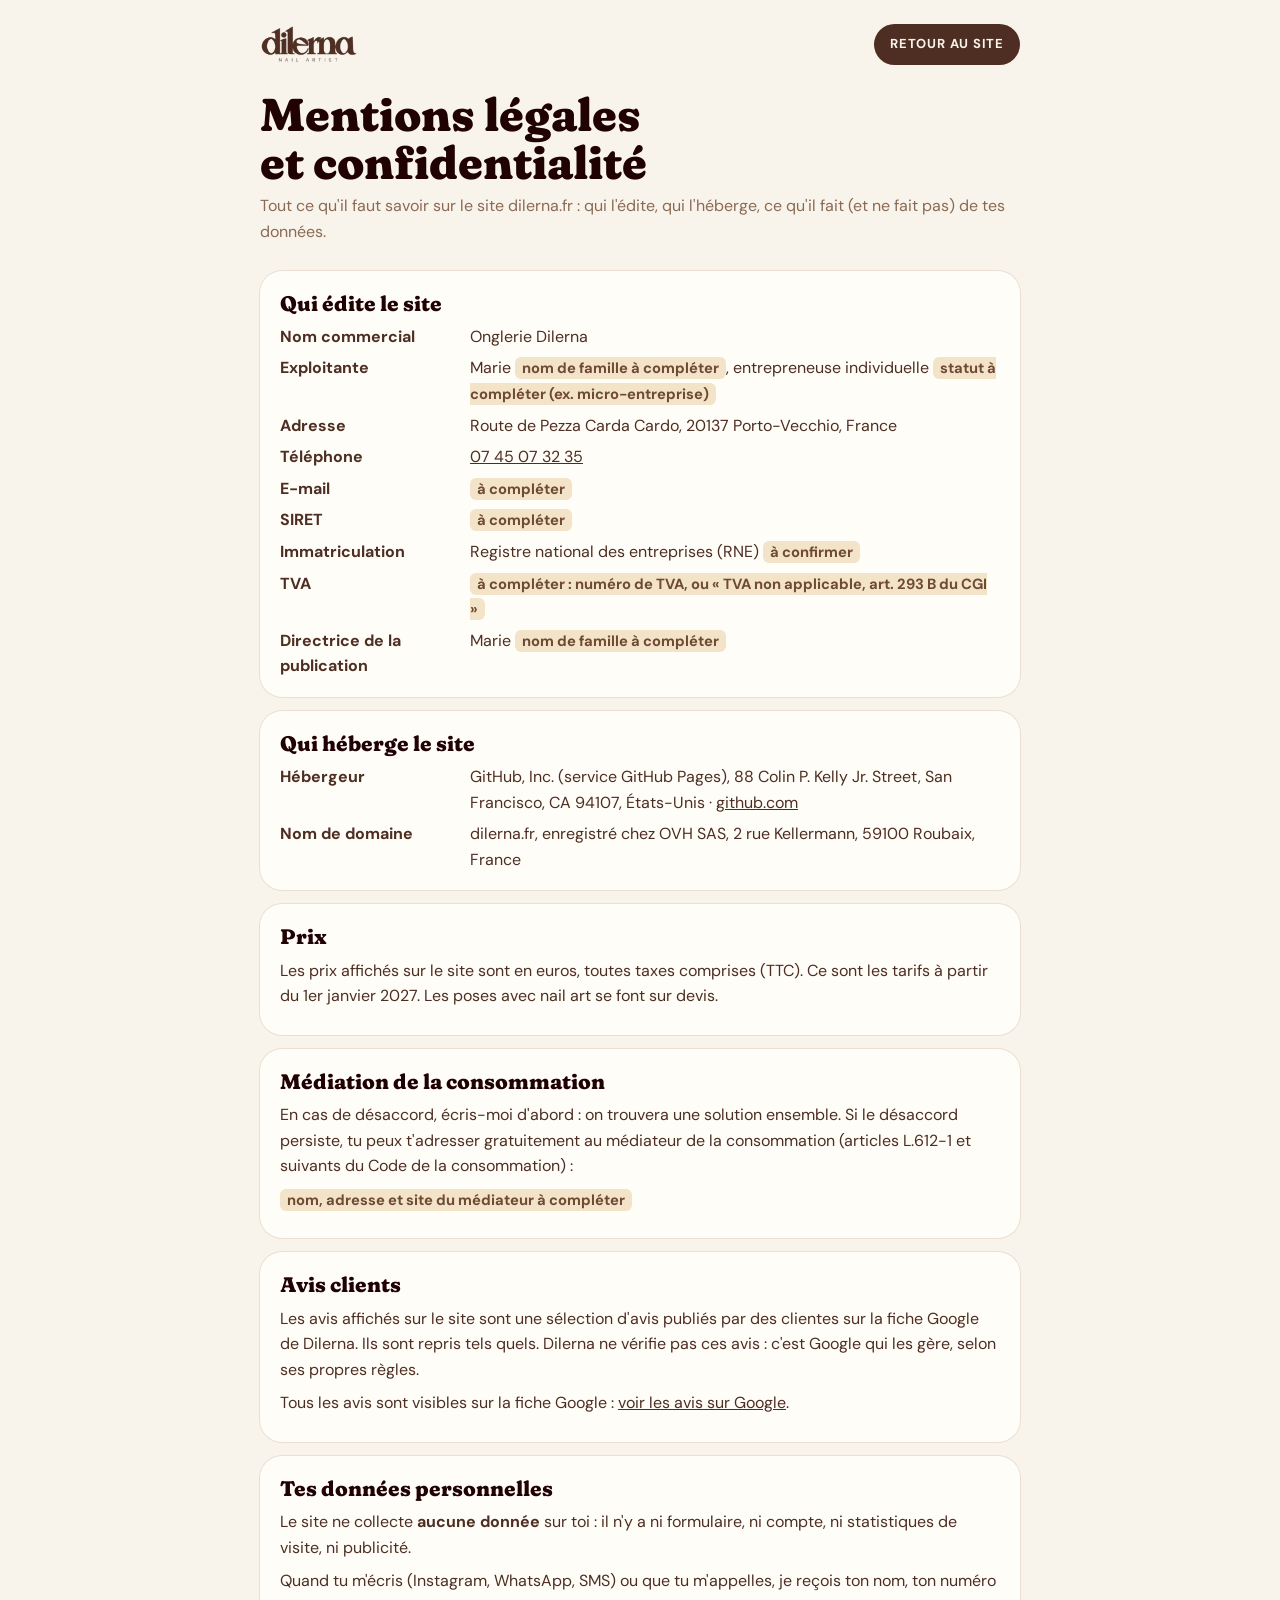
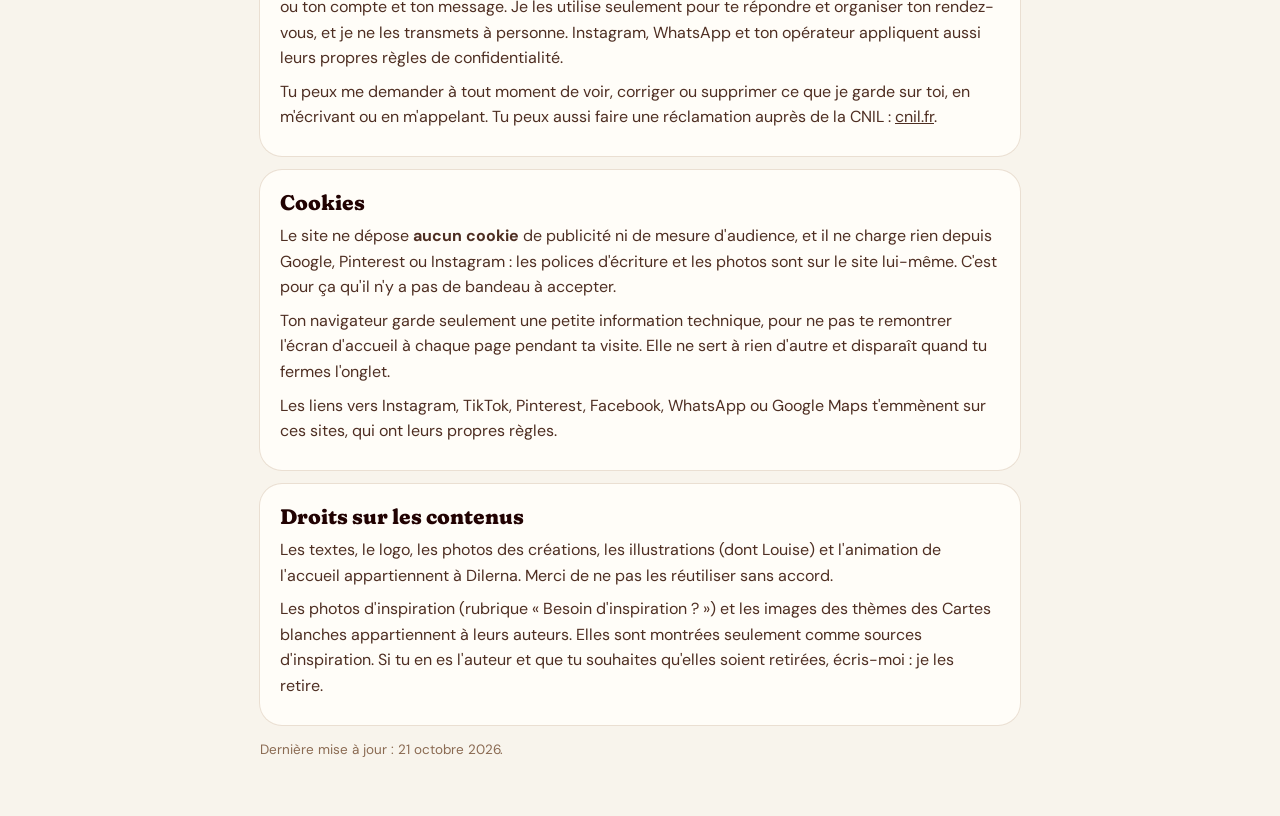
==== mentions-legales.html @ b0073d6f "Mentions légales et confidentialité, polices servies par le site (plus rien envoyé à Google), script" ====
<!doctype html>
<html lang="fr">
<head>
  <meta charset="utf-8">
  <meta name="viewport" content="width=device-width, initial-scale=1, viewport-fit=cover">
  <title>Mentions légales et confidentialité · Dilerna</title>
  <meta name="description" content="Mentions légales, données personnelles, cookies et avis clients du site de l'Onglerie Dilerna à Porto-Vecchio.">
  <meta name="robots" content="noindex, follow">
  <meta name="theme-color" content="#F8F4EC">
  <link rel="icon" href="assets/logo/favicon.png">
  <link rel="stylesheet" href="css/fonts.css?v=20261021w">
  <style>
    /* Page à part, aux couleurs du site (mode clair uniquement) */
    :root { --cream: #F8F4EC; --card: #FFFDF8; --choco: #4E2E22; --ink: #210202; --line: #EADFD2; --taupe: #AB9680; --muted: #8A6A52; color-scheme: light; }
    * { box-sizing: border-box; }
    html { background: var(--cream); }
    body { margin: 0; background: var(--cream); color: var(--choco); font: 400 16px/1.6 "DM Sans", system-ui, -apple-system, "Segoe UI", sans-serif;
      padding: max(20px, env(safe-area-inset-top)) max(16px, env(safe-area-inset-right)) 48px max(16px, env(safe-area-inset-left)); }
    .wrap { max-width: 760px; margin: 0 auto; }
    .top { display: flex; align-items: center; justify-content: space-between; gap: 12px; margin: 4px 0 26px; }
    .top img { height: 38px; width: auto; display: block; }
    .back { padding: 10px 16px; border-radius: 999px; background: var(--choco); color: var(--cream); font-weight: 700; font-size: 13px; letter-spacing: .06em; text-decoration: none; text-transform: uppercase; white-space: nowrap; }
    h1 { margin: 0 0 6px; font: 800 clamp(30px, 8vw, 46px)/1.05 "Fraunces", Georgia, serif; font-variation-settings: "SOFT" 100; color: var(--ink); text-wrap: balance; }
    .intro { margin: 0 0 26px; color: var(--muted); }
    section { margin: 0 0 14px; padding: 20px 20px 18px; border-radius: 22px; background: var(--card); box-shadow: 0 0 0 1px var(--line); }
    h2 { margin: 0 0 8px; font: 800 21px/1.2 "Fraunces", Georgia, serif; font-variation-settings: "SOFT" 100; color: var(--ink); }
    p, ul { margin: 0 0 8px; } ul { padding-left: 20px; } li { margin: 0 0 4px; }
    dl { display: grid; grid-template-columns: minmax(0, 11em) minmax(0, 1fr); gap: 6px 14px; margin: 0; }
    dt { font-weight: 700; } dd { margin: 0; min-width: 0; overflow-wrap: anywhere; }
    @media (max-width: 520px) { dl { grid-template-columns: minmax(0, 1fr); gap: 0; } dd { margin-bottom: 8px; } }
    a { color: var(--choco); }
    .todo { padding: 1px 7px; border-radius: 6px; background: #F3E3C9; color: #6E4A32; font-weight: 700; font-size: .92em; }
    .small { font-size: 13.5px; color: var(--muted); }
    a:focus-visible, .back:focus-visible { outline: 2px solid var(--taupe); outline-offset: 3px; }
  </style>
</head>
<body>
  <div class="wrap">
    <div class="top">
      <a href="./" aria-label="Retour au site Dilerna"><img src="assets/logo/dilerna-logo.webp" alt="Dilerna – Nail artist" width="600" height="233"></a>
      <a class="back" href="./">Retour au site</a>
    </div>

    <h1>Mentions légales et confidentialité</h1>
    <p class="intro">Tout ce qu'il faut savoir sur le site dilerna.fr : qui l'édite, qui l'héberge, ce qu'il fait (et ne fait pas) de tes données.</p>

    <section aria-labelledby="t-editeur">
      <h2 id="t-editeur">Qui édite le site</h2>
      <dl>
        <dt>Nom commercial</dt><dd>Onglerie Dilerna</dd>
        <dt>Exploitante</dt><dd>Marie <span class="todo">nom de famille à compléter</span>, entrepreneuse individuelle <span class="todo">statut à compléter (ex. micro-entreprise)</span></dd>
        <dt>Adresse</dt><dd>Route de Pezza Carda Cardo, 20137 Porto-Vecchio, France</dd>
        <dt>Téléphone</dt><dd><a href="tel:+33745073235">07 45 07 32 35</a></dd>
        <dt>E-mail</dt><dd><span class="todo">à compléter</span></dd>
        <dt>SIRET</dt><dd><span class="todo">à compléter</span></dd>
        <dt>Immatriculation</dt><dd>Registre national des entreprises (RNE) <span class="todo">à confirmer</span></dd>
        <dt>TVA</dt><dd><span class="todo">à compléter : numéro de TVA, ou « TVA non applicable, art. 293 B du CGI »</span></dd>
        <dt>Directrice de la publication</dt><dd>Marie <span class="todo">nom de famille à compléter</span></dd>
      </dl>
    </section>

    <section aria-labelledby="t-hebergeur">
      <h2 id="t-hebergeur">Qui héberge le site</h2>
      <dl>
        <dt>Hébergeur</dt><dd>GitHub, Inc. (service GitHub Pages), 88 Colin P. Kelly Jr. Street, San Francisco, CA 94107, États-Unis · <a href="https://github.com" rel="noopener">github.com</a></dd>
        <dt>Nom de domaine</dt><dd>dilerna.fr, enregistré chez OVH SAS, 2 rue Kellermann, 59100 Roubaix, France</dd>
      </dl>
    </section>

    <section aria-labelledby="t-prix">
      <h2 id="t-prix">Prix</h2>
      <p>Les prix affichés sur le site sont en euros, toutes taxes comprises (TTC). Ce sont les tarifs à partir du 1er janvier 2027. Les poses avec nail art se font sur devis.</p>
    </section>

    <section aria-labelledby="t-mediation">
      <h2 id="t-mediation">Médiation de la consommation</h2>
      <p>En cas de désaccord, écris-moi d'abord : on trouvera une solution ensemble. Si le désaccord persiste, tu peux t'adresser gratuitement au médiateur de la consommation (articles L.612-1 et suivants du Code de la consommation) :</p>
      <p><span class="todo">nom, adresse et site du médiateur à compléter</span></p>
    </section>

    <section aria-labelledby="t-avis">
      <h2 id="t-avis">Avis clients</h2>
      <p>Les avis affichés sur le site sont une sélection d'avis publiés par des clientes sur la fiche Google de Dilerna. Ils sont repris tels quels. Dilerna ne vérifie pas ces avis : c'est Google qui les gère, selon ses propres règles.</p>
      <p>Tous les avis sont visibles sur la fiche Google : <a href="https://www.google.com/maps/search/?api=1&amp;query=Dilerna&amp;query_place_id=ChIJtRocvpiB2RIRG8ZMvOE_BQE" rel="noopener">voir les avis sur Google</a>.</p>
    </section>

    <section aria-labelledby="t-donnees">
      <h2 id="t-donnees">Tes données personnelles</h2>
      <p>Le site ne collecte <b>aucune donnée</b> sur toi : il n'y a ni formulaire, ni compte, ni statistiques de visite, ni publicité.</p>
      <p>Quand tu m'écris (Instagram, WhatsApp, SMS) ou que tu m'appelles, je reçois ton nom, ton numéro ou ton compte et ton message. Je les utilise seulement pour te répondre et organiser ton rendez-vous, et je ne les transmets à personne. Instagram, WhatsApp et ton opérateur appliquent aussi leurs propres règles de confidentialité.</p>
      <p>Tu peux me demander à tout moment de voir, corriger ou supprimer ce que je garde sur toi, en m'écrivant ou en m'appelant. Tu peux aussi faire une réclamation auprès de la CNIL : <a href="https://www.cnil.fr" rel="noopener">cnil.fr</a>.</p>
    </section>

    <section aria-labelledby="t-cookies">
      <h2 id="t-cookies">Cookies</h2>
      <p>Le site ne dépose <b>aucun cookie</b> de publicité ni de mesure d'audience, et il ne charge rien depuis Google, Pinterest ou Instagram : les polices d'écriture et les photos sont sur le site lui-même. C'est pour ça qu'il n'y a pas de bandeau à accepter.</p>
      <p>Ton navigateur garde seulement une petite information technique, pour ne pas te remontrer l'écran d'accueil à chaque page pendant ta visite. Elle ne sert à rien d'autre et disparaît quand tu fermes l'onglet.</p>
      <p>Les liens vers Instagram, TikTok, Pinterest, Facebook, WhatsApp ou Google Maps t'emmènent sur ces sites, qui ont leurs propres règles.</p>
    </section>

    <section aria-labelledby="t-droits">
      <h2 id="t-droits">Droits sur les contenus</h2>
      <p>Les textes, le logo, les photos des créations, les illustrations (dont Louise) et l'animation de l'accueil appartiennent à Dilerna. Merci de ne pas les réutiliser sans accord.</p>
      <p>Les photos d'inspiration (rubrique « Besoin d'inspiration ? ») et les images des thèmes des Cartes blanches appartiennent à leurs auteurs. Elles sont montrées seulement comme sources d'inspiration. Si tu en es l'auteur et que tu souhaites qu'elles soient retirées, écris-moi : je les retire.</p>
    </section>

    <p class="small">Dernière mise à jour : 21 octobre 2026.</p>
  </div>
</body>
</html>
---- css/fonts.css ----
/* Polices du site (Gloock, Fraunces, Allura, DM Sans, Sacramento), servies par le site lui-même :
   aucune adresse IP n'est envoyée à Google (RGPD). Fichiers dans assets/fonts/. */
/* vietnamese */
@font-face {
  font-family: 'Allura';
  font-style: normal;
  font-weight: 400;
  font-display: swap;
  src: url(../assets/fonts/fbbca2ee1ced.woff2) format('woff2');
  unicode-range: U+0102-0103, U+0110-0111, U+0128-0129, U+0168-0169, U+01A0-01A1, U+01AF-01B0, U+0300-0301, U+0303-0304, U+0308-0309, U+0323, U+0329, U+1EA0-1EF9, U+20AB;
}
/* latin-ext */
@font-face {
  font-family: 'Allura';
  font-style: normal;
  font-weight: 400;
  font-display: swap;
  src: url(../assets/fonts/e82428ffda4c.woff2) format('woff2');
  unicode-range: U+0100-02BA, U+02BD-02C5, U+02C7-02CC, U+02CE-02D7, U+02DD-02FF, U+0304, U+0308, U+0329, U+1D00-1DBF, U+1E00-1E9F, U+1EF2-1EFF, U+2020, U+20A0-20AB, U+20AD-20C4, U+2113, U+2C60-2C7F, U+A720-A7FF;
}
/* latin */
@font-face {
  font-family: 'Allura';
  font-style: normal;
  font-weight: 400;
  font-display: swap;
  src: url(../assets/fonts/f79f9c48c59b.woff2) format('woff2');
  unicode-range: U+0000-00FF, U+0131, U+0152-0153, U+02BB-02BC, U+02C6, U+02DA, U+02DC, U+0304, U+0308, U+0329, U+2000-206F, U+20AC, U+2122, U+2191, U+2193, U+2212, U+2215, U+FEFF, U+FFFD;
}
/* latin-ext */
@font-face {
  font-family: 'DM Sans';
  font-style: italic;
  font-weight: 400;
  font-display: swap;
  src: url(../assets/fonts/00f648802eed.woff2) format('woff2');
  unicode-range: U+0100-02BA, U+02BD-02C5, U+02C7-02CC, U+02CE-02D7, U+02DD-02FF, U+0304, U+0308, U+0329, U+1D00-1DBF, U+1E00-1E9F, U+1EF2-1EFF, U+2020, U+20A0-20AB, U+20AD-20C4, U+2113, U+2C60-2C7F, U+A720-A7FF;
}
/* latin */
@font-face {
  font-family: 'DM Sans';
  font-style: italic;
  font-weight: 400;
  font-display: swap;
  src: url(../assets/fonts/a916bf9e4e85.woff2) format('woff2');
  unicode-range: U+0000-00FF, U+0131, U+0152-0153, U+02BB-02BC, U+02C6, U+02DA, U+02DC, U+0304, U+0308, U+0329, U+2000-206F, U+20AC, U+2122, U+2191, U+2193, U+2212, U+2215, U+FEFF, U+FFFD;
}
/* latin-ext */
@font-face {
  font-family: 'DM Sans';
  font-style: normal;
  font-weight: 400 700;
  font-display: swap;
  src: url(../assets/fonts/34c73ecbbc93.woff2) format('woff2');
  unicode-range: U+0100-02BA, U+02BD-02C5, U+02C7-02CC, U+02CE-02D7, U+02DD-02FF, U+0304, U+0308, U+0329, U+1D00-1DBF, U+1E00-1E9F, U+1EF2-1EFF, U+2020, U+20A0-20AB, U+20AD-20C4, U+2113, U+2C60-2C7F, U+A720-A7FF;
}
/* latin */
@font-face {
  font-family: 'DM Sans';
  font-style: normal;
  font-weight: 400 700;
  font-display: swap;
  src: url(../assets/fonts/1c49a6ebe98b.woff2) format('woff2');
  unicode-range: U+0000-00FF, U+0131, U+0152-0153, U+02BB-02BC, U+02C6, U+02DA, U+02DC, U+0304, U+0308, U+0329, U+2000-206F, U+20AC, U+2122, U+2191, U+2193, U+2212, U+2215, U+FEFF, U+FFFD;
}
/* vietnamese */
@font-face {
  font-family: 'Fraunces';
  font-style: italic;
  font-weight: 400 900;
  font-display: swap;
  src: url(../assets/fonts/af851549b894.woff2) format('woff2');
  unicode-range: U+0102-0103, U+0110-0111, U+0128-0129, U+0168-0169, U+01A0-01A1, U+01AF-01B0, U+0300-0301, U+0303-0304, U+0308-0309, U+0323, U+0329, U+1EA0-1EF9, U+20AB;
}
/* latin-ext */
@font-face {
  font-family: 'Fraunces';
  font-style: italic;
  font-weight: 400 900;
  font-display: swap;
  src: url(../assets/fonts/02a0c716927a.woff2) format('woff2');
  unicode-range: U+0100-02BA, U+02BD-02C5, U+02C7-02CC, U+02CE-02D7, U+02DD-02FF, U+0304, U+0308, U+0329, U+1D00-1DBF, U+1E00-1E9F, U+1EF2-1EFF, U+2020, U+20A0-20AB, U+20AD-20C4, U+2113, U+2C60-2C7F, U+A720-A7FF;
}
/* latin */
@font-face {
  font-family: 'Fraunces';
  font-style: italic;
  font-weight: 400 900;
  font-display: swap;
  src: url(../assets/fonts/d1770f0e147d.woff2) format('woff2');
  unicode-range: U+0000-00FF, U+0131, U+0152-0153, U+02BB-02BC, U+02C6, U+02DA, U+02DC, U+0304, U+0308, U+0329, U+2000-206F, U+20AC, U+2122, U+2191, U+2193, U+2212, U+2215, U+FEFF, U+FFFD;
}
/* vietnamese */
@font-face {
  font-family: 'Fraunces';
  font-style: normal;
  font-weight: 400 900;
  font-display: swap;
  src: url(../assets/fonts/940ec7471d2b.woff2) format('woff2');
  unicode-range: U+0102-0103, U+0110-0111, U+0128-0129, U+0168-0169, U+01A0-01A1, U+01AF-01B0, U+0300-0301, U+0303-0304, U+0308-0309, U+0323, U+0329, U+1EA0-1EF9, U+20AB;
}
/* latin-ext */
@font-face {
  font-family: 'Fraunces';
  font-style: normal;
  font-weight: 400 900;
  font-display: swap;
  src: url(../assets/fonts/05f6abf6616e.woff2) format('woff2');
  unicode-range: U+0100-02BA, U+02BD-02C5, U+02C7-02CC, U+02CE-02D7, U+02DD-02FF, U+0304, U+0308, U+0329, U+1D00-1DBF, U+1E00-1E9F, U+1EF2-1EFF, U+2020, U+20A0-20AB, U+20AD-20C4, U+2113, U+2C60-2C7F, U+A720-A7FF;
}
/* latin */
@font-face {
  font-family: 'Fraunces';
  font-style: normal;
  font-weight: 400 900;
  font-display: swap;
  src: url(../assets/fonts/48a70ea0ceea.woff2) format('woff2');
  unicode-range: U+0000-00FF, U+0131, U+0152-0153, U+02BB-02BC, U+02C6, U+02DA, U+02DC, U+0304, U+0308, U+0329, U+2000-206F, U+20AC, U+2122, U+2191, U+2193, U+2212, U+2215, U+FEFF, U+FFFD;
}
/* cyrillic-ext */
@font-face {
  font-family: 'Gloock';
  font-style: normal;
  font-weight: 400;
  font-display: swap;
  src: url(../assets/fonts/fbe0a11b4e94.woff2) format('woff2');
  unicode-range: U+0460-052F, U+1C80-1C8A, U+20B4, U+2DE0-2DFF, U+A640-A69F, U+FE2E-FE2F;
}
/* latin-ext */
@font-face {
  font-family: 'Gloock';
  font-style: normal;
  font-weight: 400;
  font-display: swap;
  src: url(../assets/fonts/2fbf9989e79d.woff2) format('woff2');
  unicode-range: U+0100-02BA, U+02BD-02C5, U+02C7-02CC, U+02CE-02D7, U+02DD-02FF, U+0304, U+0308, U+0329, U+1D00-1DBF, U+1E00-1E9F, U+1EF2-1EFF, U+2020, U+20A0-20AB, U+20AD-20C4, U+2113, U+2C60-2C7F, U+A720-A7FF;
}
/* latin */
@font-face {
  font-family: 'Gloock';
  font-style: normal;
  font-weight: 400;
  font-display: swap;
  src: url(../assets/fonts/d8b7317f2fd4.woff2) format('woff2');
  unicode-range: U+0000-00FF, U+0131, U+0152-0153, U+02BB-02BC, U+02C6, U+02DA, U+02DC, U+0304, U+0308, U+0329, U+2000-206F, U+20AC, U+2122, U+2191, U+2193, U+2212, U+2215, U+FEFF, U+FFFD;
}
/* latin-ext */
@font-face {
  font-family: 'Sacramento';
  font-style: normal;
  font-weight: 400;
  font-display: swap;
  src: url(../assets/fonts/b9ad59d2303e.woff2) format('woff2');
  unicode-range: U+0100-02BA, U+02BD-02C5, U+02C7-02CC, U+02CE-02D7, U+02DD-02FF, U+0304, U+0308, U+0329, U+1D00-1DBF, U+1E00-1E9F, U+1EF2-1EFF, U+2020, U+20A0-20AB, U+20AD-20C4, U+2113, U+2C60-2C7F, U+A720-A7FF;
}
/* latin */
@font-face {
  font-family: 'Sacramento';
  font-style: normal;
  font-weight: 400;
  font-display: swap;
  src: url(../assets/fonts/ff0427e23390.woff2) format('woff2');
  unicode-range: U+0000-00FF, U+0131, U+0152-0153, U+02BB-02BC, U+02C6, U+02DA, U+02DC, U+0304, U+0308, U+0329, U+2000-206F, U+20AC, U+2122, U+2191, U+2193, U+2212, U+2215, U+FEFF, U+FFFD;
}
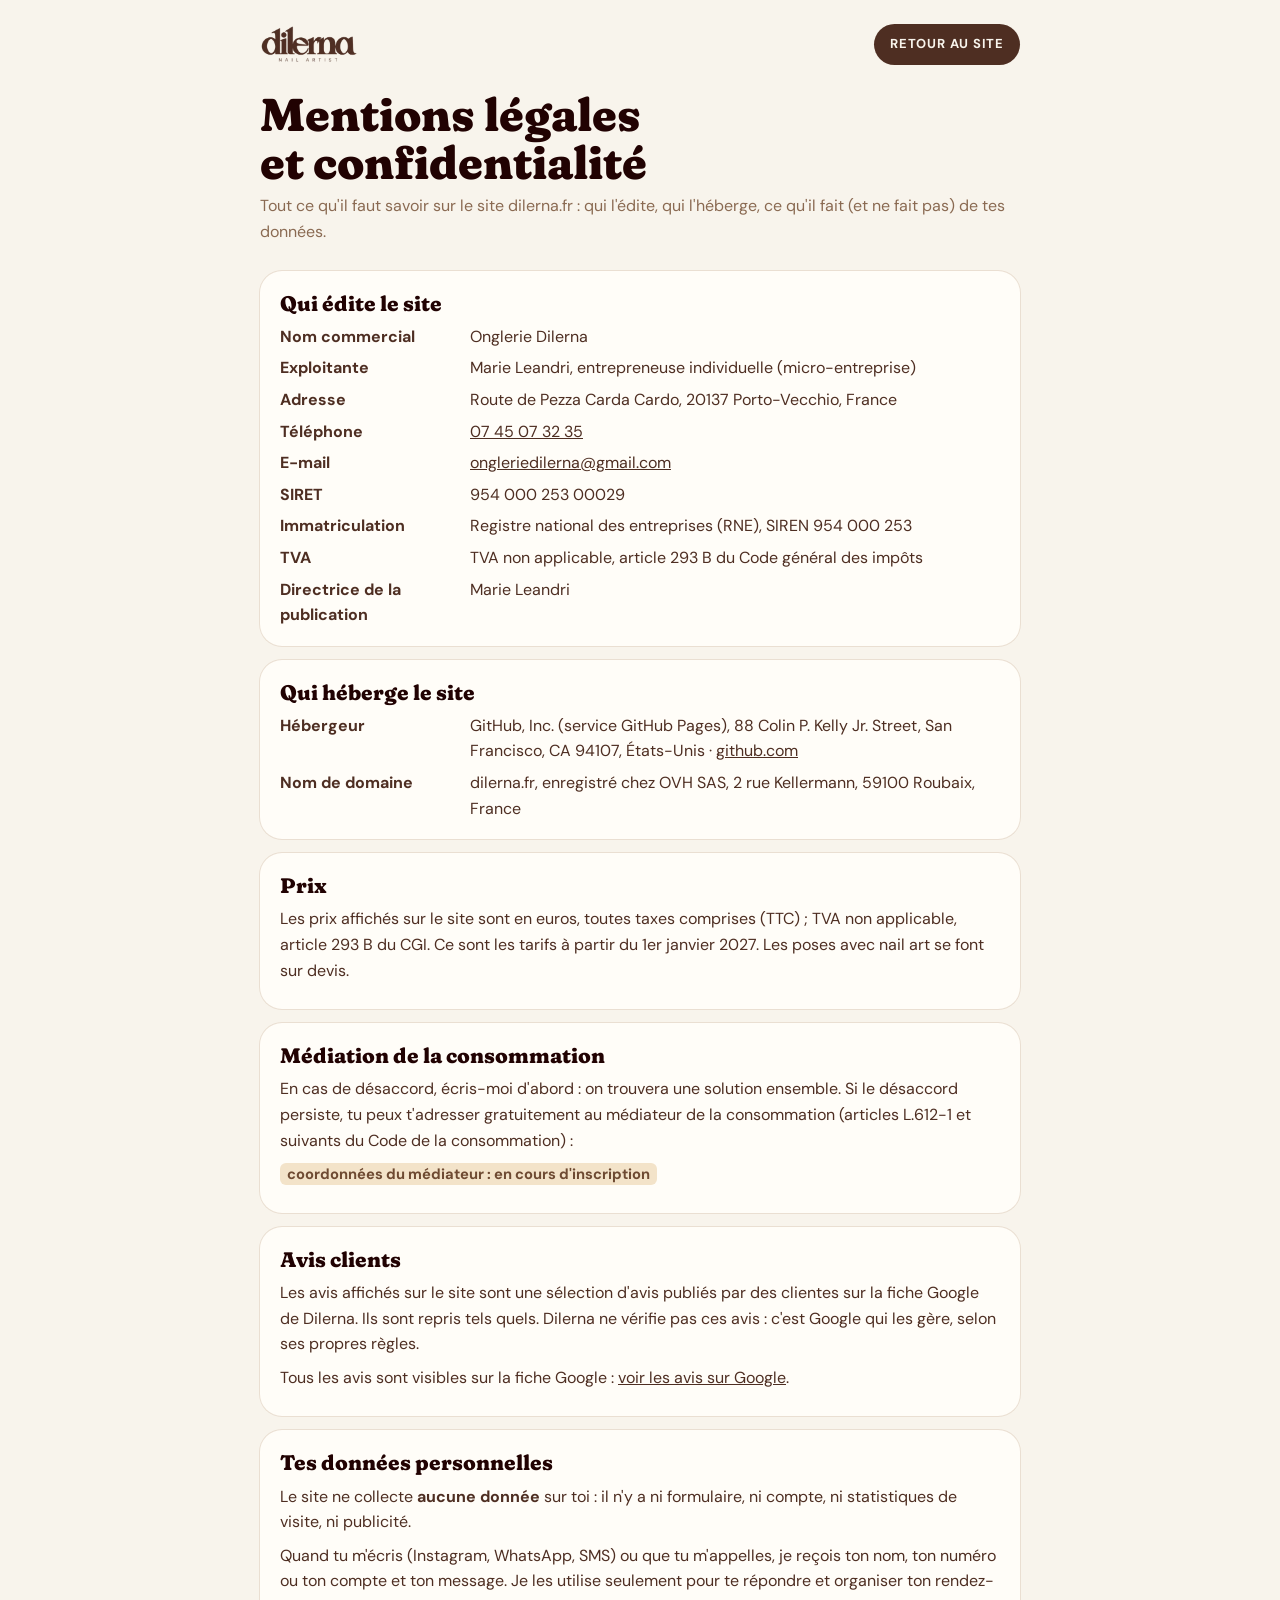
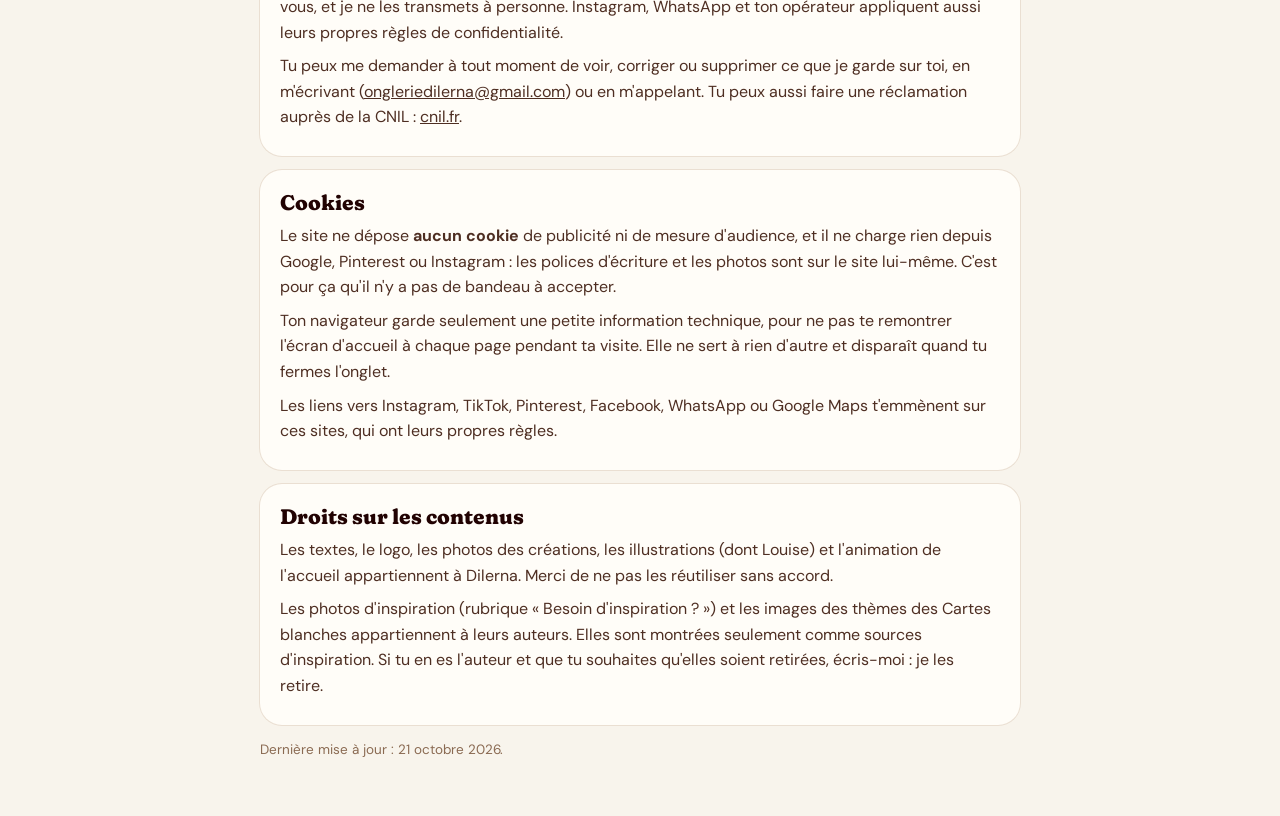
==== commit 9b9cba1a: "Mentions légales complétées (exploitante, SIRET, TVA, e-mail) Co-Authored-By: Claude Opus 5.5 <norep" ====
--- a/mentions-legales.html
+++ b/mentions-legales.html
@@ -48,14 +48,14 @@
       <h2 id="t-editeur">Qui édite le site</h2>
       <dl>
         <dt>Nom commercial</dt><dd>Onglerie Dilerna</dd>
-        <dt>Exploitante</dt><dd>Marie <span class="todo">nom de famille à compléter</span>, entrepreneuse individuelle <span class="todo">statut à compléter (ex. micro-entreprise)</span></dd>
+        <dt>Exploitante</dt><dd>Marie Leandri, entrepreneuse individuelle (micro-entreprise)</dd>
         <dt>Adresse</dt><dd>Route de Pezza Carda Cardo, 20137 Porto-Vecchio, France</dd>
         <dt>Téléphone</dt><dd><a href="tel:+33745073235">07 45 07 32 35</a></dd>
-        <dt>E-mail</dt><dd><span class="todo">à compléter</span></dd>
-        <dt>SIRET</dt><dd><span class="todo">à compléter</span></dd>
-        <dt>Immatriculation</dt><dd>Registre national des entreprises (RNE) <span class="todo">à confirmer</span></dd>
-        <dt>TVA</dt><dd><span class="todo">à compléter : numéro de TVA, ou « TVA non applicable, art. 293 B du CGI »</span></dd>
-        <dt>Directrice de la publication</dt><dd>Marie <span class="todo">nom de famille à compléter</span></dd>
+        <dt>E-mail</dt><dd><a href="mailto:ongleriedilerna@gmail.com">ongleriedilerna@gmail.com</a></dd>
+        <dt>SIRET</dt><dd>954 000 253 00029</dd>
+        <dt>Immatriculation</dt><dd>Registre national des entreprises (RNE), SIREN 954 000 253</dd>
+        <dt>TVA</dt><dd>TVA non applicable, article 293 B du Code général des impôts</dd>
+        <dt>Directrice de la publication</dt><dd>Marie Leandri</dd>
       </dl>
     </section>
 
@@ -69,13 +69,13 @@
 
     <section aria-labelledby="t-prix">
       <h2 id="t-prix">Prix</h2>
-      <p>Les prix affichés sur le site sont en euros, toutes taxes comprises (TTC). Ce sont les tarifs à partir du 1er janvier 2027. Les poses avec nail art se font sur devis.</p>
+      <p>Les prix affichés sur le site sont en euros, toutes taxes comprises (TTC) ; TVA non applicable, article 293 B du CGI. Ce sont les tarifs à partir du 1er janvier 2027. Les poses avec nail art se font sur devis.</p>
     </section>
 
     <section aria-labelledby="t-mediation">
       <h2 id="t-mediation">Médiation de la consommation</h2>
       <p>En cas de désaccord, écris-moi d'abord : on trouvera une solution ensemble. Si le désaccord persiste, tu peux t'adresser gratuitement au médiateur de la consommation (articles L.612-1 et suivants du Code de la consommation) :</p>
-      <p><span class="todo">nom, adresse et site du médiateur à compléter</span></p>
+      <p><span class="todo">coordonnées du médiateur : en cours d'inscription</span></p>
     </section>
 
     <section aria-labelledby="t-avis">
@@ -88,7 +88,7 @@
       <h2 id="t-donnees">Tes données personnelles</h2>
       <p>Le site ne collecte <b>aucune donnée</b> sur toi : il n'y a ni formulaire, ni compte, ni statistiques de visite, ni publicité.</p>
       <p>Quand tu m'écris (Instagram, WhatsApp, SMS) ou que tu m'appelles, je reçois ton nom, ton numéro ou ton compte et ton message. Je les utilise seulement pour te répondre et organiser ton rendez-vous, et je ne les transmets à personne. Instagram, WhatsApp et ton opérateur appliquent aussi leurs propres règles de confidentialité.</p>
-      <p>Tu peux me demander à tout moment de voir, corriger ou supprimer ce que je garde sur toi, en m'écrivant ou en m'appelant. Tu peux aussi faire une réclamation auprès de la CNIL : <a href="https://www.cnil.fr" rel="noopener">cnil.fr</a>.</p>
+      <p>Tu peux me demander à tout moment de voir, corriger ou supprimer ce que je garde sur toi, en m'écrivant (<a href="mailto:ongleriedilerna@gmail.com">ongleriedilerna@gmail.com</a>) ou en m'appelant. Tu peux aussi faire une réclamation auprès de la CNIL : <a href="https://www.cnil.fr" rel="noopener">cnil.fr</a>.</p>
     </section>
 
     <section aria-labelledby="t-cookies">
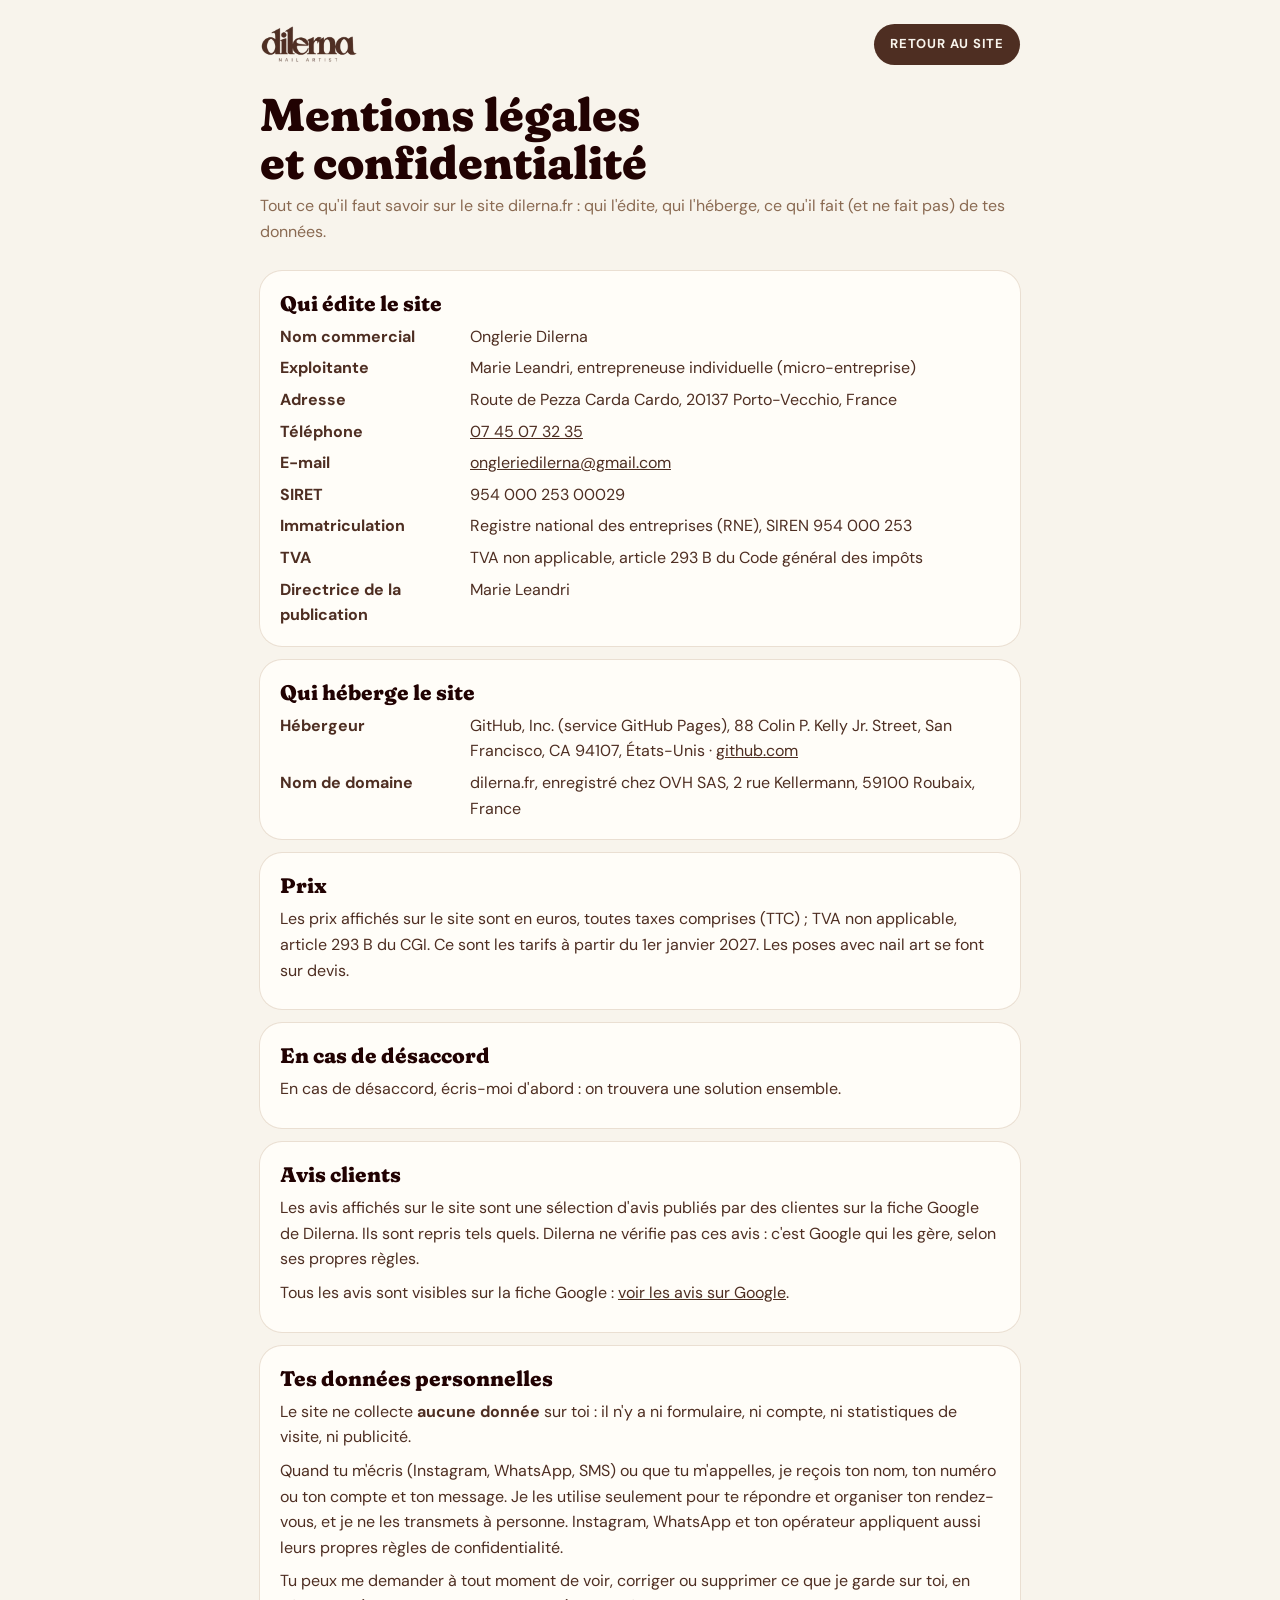
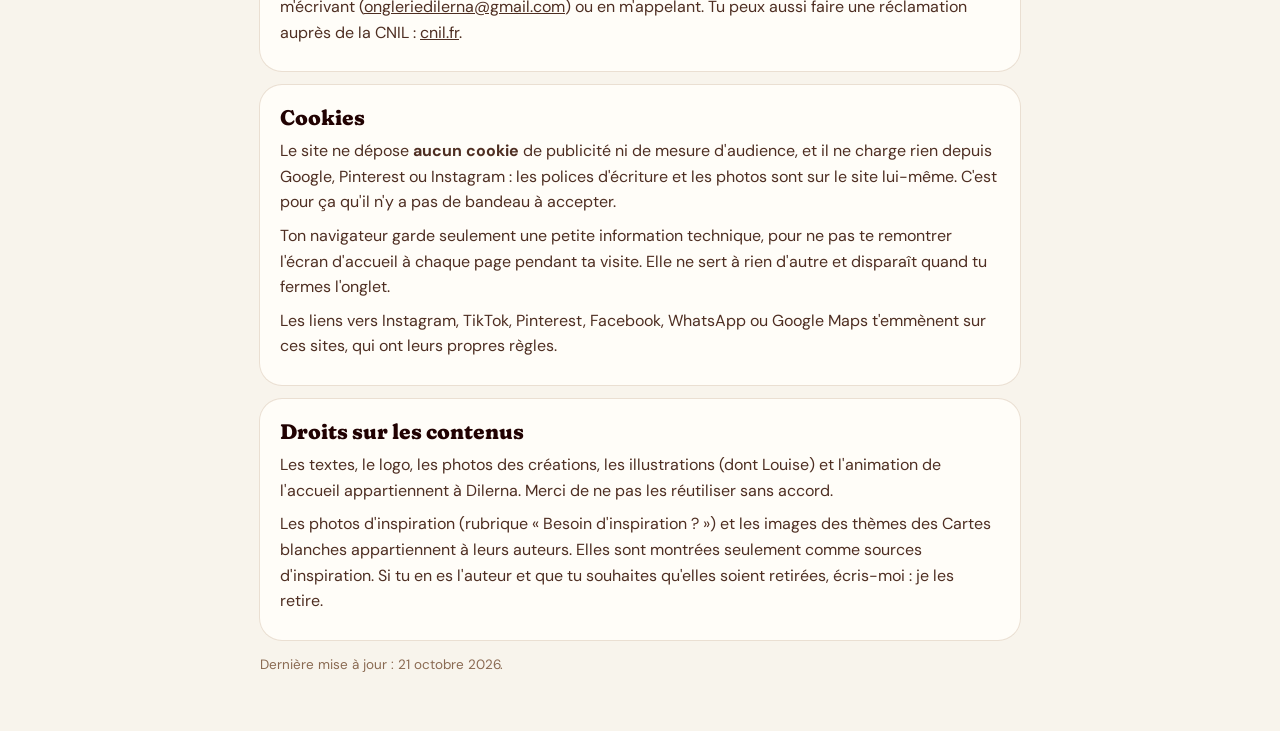
==== commit 0132d1cb: "Mentions légales : ligne du médiateur retirée (choix de Marie), section « En cas de désaccord » Co-A" ====
--- a/mentions-legales.html
+++ b/mentions-legales.html
@@ -73,9 +73,8 @@
     </section>
 
     <section aria-labelledby="t-mediation">
-      <h2 id="t-mediation">Médiation de la consommation</h2>
-      <p>En cas de désaccord, écris-moi d'abord : on trouvera une solution ensemble. Si le désaccord persiste, tu peux t'adresser gratuitement au médiateur de la consommation (articles L.612-1 et suivants du Code de la consommation) :</p>
-      <p><span class="todo">coordonnées du médiateur : en cours d'inscription</span></p>
+      <h2 id="t-mediation">En cas de désaccord</h2>
+      <p>En cas de désaccord, écris-moi d'abord : on trouvera une solution ensemble.</p>
     </section>
 
     <section aria-labelledby="t-avis">
